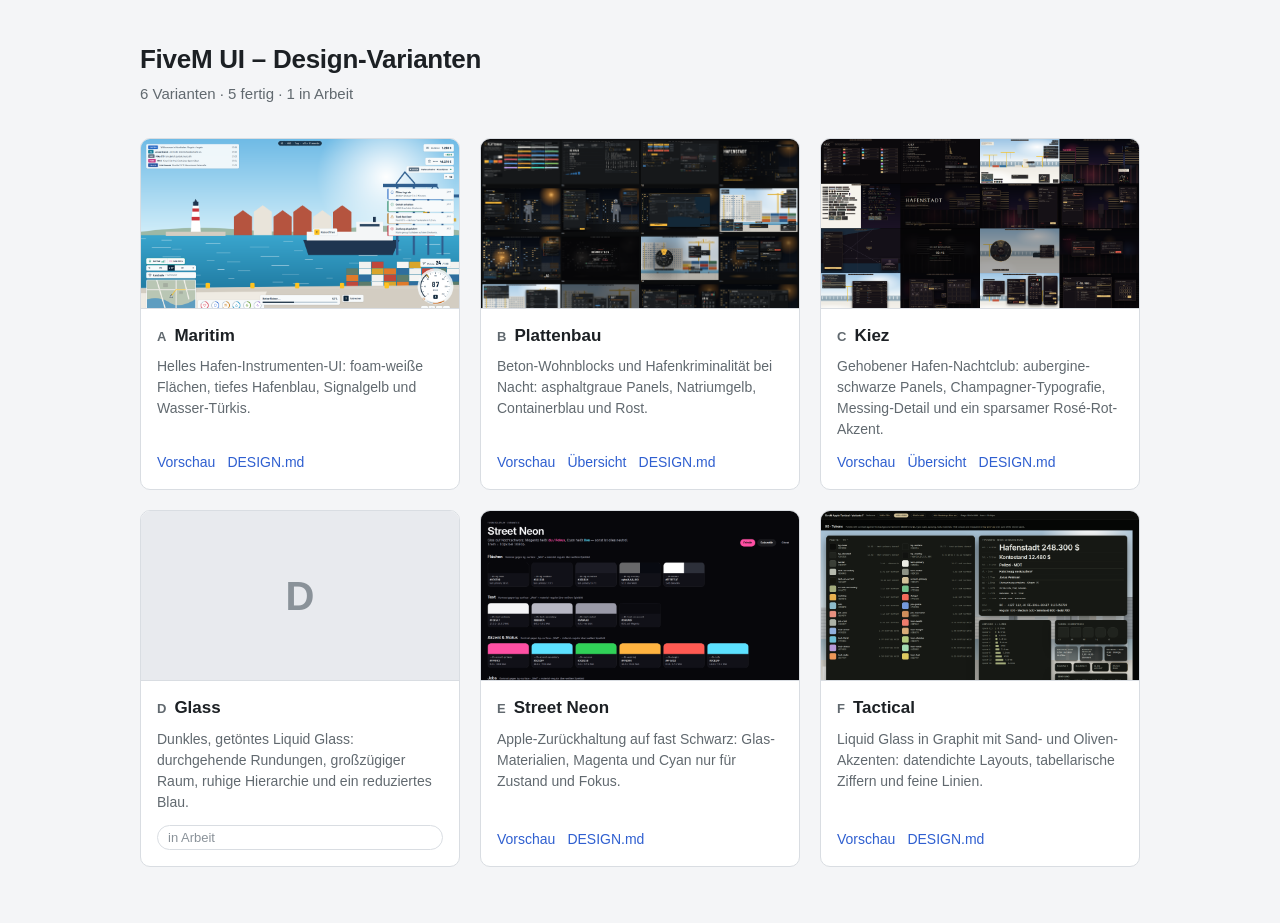
==== index.html @ dd0aaa5f "Add FiveM UI design previews" ====
<!doctype html>
<html lang="de">
<head>
<meta charset="utf-8" />
<meta name="viewport" content="width=device-width, initial-scale=1" />
<meta name="description" content="Vorschau der FiveM-UI-Design-Varianten des Projekts Preview5555." />
<title>FiveM UI – Design-Varianten</title>
<style>
  :root {
    --bg: #f4f5f7;
    --card: #ffffff;
    --ink: #1c2024;
    --muted: #61696f;
    --line: #d9dde2;
    --accent: #2f5fd0;
    --badge: #8a9299;
  }
  * { box-sizing: border-box; }
  body {
    margin: 0;
    background: var(--bg);
    color: var(--ink);
    font: 15px/1.5 -apple-system, "Segoe UI", Roboto, "Helvetica Neue", Arial, sans-serif;
  }
  header {
    max-width: 1040px;
    margin: 0 auto;
    padding: 40px 20px 8px;
  }
  header h1 { margin: 0 0 4px; font-size: 26px; letter-spacing: -0.01em; }
  header p { margin: 0; color: var(--muted); }
  main {
    max-width: 1040px;
    margin: 0 auto;
    padding: 24px 20px 56px;
    display: grid;
    grid-template-columns: repeat(auto-fill, minmax(300px, 1fr));
    gap: 20px;
  }
  .card {
    background: var(--card);
    border: 1px solid var(--line);
    border-radius: 10px;
    overflow: hidden;
    display: flex;
    flex-direction: column;
  }
  .thumb {
    height: 170px;
    border-bottom: 1px solid var(--line);
    background: #e8eaee;
  }
  .thumb img {
    display: block;
    width: 100%;
    height: 100%;
    object-fit: cover;
    object-position: top;
  }
  .thumb.pending {
    display: grid;
    place-items: center;
    color: var(--badge);
    font-size: 40px;
    font-weight: 700;
  }
  .body { padding: 14px 16px 16px; display: flex; flex-direction: column; gap: 8px; flex: 1; }
  .title { display: flex; align-items: baseline; gap: 8px; }
  .letter { color: var(--muted); font-weight: 700; font-size: 13px; }
  .name { font-size: 17px; font-weight: 700; }
  .desc { margin: 0; color: var(--muted); font-size: 14px; flex: 1; }
  .links { display: flex; flex-wrap: wrap; gap: 12px; padding-top: 4px; }
  .links a { color: var(--accent); text-decoration: none; font-size: 14px; }
  .links a:hover { text-decoration: underline; }
  .state {
    display: inline-block;
    margin-top: 4px;
    padding: 2px 10px;
    border: 1px solid var(--line);
    border-radius: 999px;
    color: var(--badge);
    font-size: 13px;
  }
</style>
</head>
<body>
<header>
  <h1>FiveM UI – Design-Varianten</h1>
  <p id="summary"></p>
</header>
<main id="gallery"></main>
<script>
// Eine Karte pro Eintrag — neue Variante = ein neuer Eintrag in diesem Array.
// overview:true verlinkt die #overview-Ankerseite der Vorschau; ein String verlinkt direkt (z.B. Kontaktbogen-Bild).
const VARIANTS = [
  {
    letter: "A", name: "Maritim", dir: "maritim/", ready: true,
    desc: "Helles Hafen-Instrumenten-UI: foam-weiße Flächen, tiefes Hafenblau, Signalgelb und Wasser-Türkis.",
    image: "assets/maritim-preview-full.png",
  },
  {
    letter: "B", name: "Plattenbau", dir: "plattenbau/", ready: true,
    desc: "Beton-Wohnblocks und Hafenkriminalität bei Nacht: asphaltgraue Panels, Natriumgelb, Containerblau und Rost.",
    image: "assets/plattenbau-contact-sheet.png",
    overview: "assets/plattenbau-contact-sheet.png",
  },
  {
    letter: "C", name: "Kiez", dir: "kiez/", ready: true,
    desc: "Gehobener Hafen-Nachtclub: aubergine-schwarze Panels, Champagner-Typografie, Messing-Detail und ein sparsamer Rosé-Rot-Akzent.",
    image: "assets/kiez-preview-overview.png",
    overview: true,
  },
  {
    letter: "D", name: "Glass", dir: "apple-glass/", ready: false,
    desc: "Dunkles, getöntes Liquid Glass: durchgehende Rundungen, großzügiger Raum, ruhige Hierarchie und ein reduziertes Blau.",
  },
  {
    letter: "E", name: "Street Neon", dir: "apple-neon/", ready: true,
    desc: "Apple-Zurückhaltung auf fast Schwarz: Glas-Materialien, Magenta und Cyan nur für Zustand und Fokus.",
    image: "assets/apple-neon-preview.png",
  },
  {
    letter: "F", name: "Tactical", dir: "apple-tactical/", ready: true,
    desc: "Liquid Glass in Graphit mit Sand- und Oliven-Akzenten: datendichte Layouts, tabellarische Ziffern und feine Linien.",
    image: "assets/apple-tactical-preview.png",
    query: "?res=1080",
    overview: false,
  },
];

function card(v) {
  const previewUrl = v.dir + "index.html" + (v.query ?? "");
  const head =
    v.ready && v.image
      ? `<div class="thumb"><img src="${v.image}" alt="Übersicht ${v.name}" loading="lazy" /></div>`
      : `<div class="thumb pending" aria-hidden="true">${v.letter}</div>`;
  const links = !v.ready
    ? `<span class="state">in Arbeit</span>`
    : `<nav class="links">
         <a href="${previewUrl}">Vorschau</a>
         ${v.overview ? `<a href="${typeof v.overview === "string" ? v.overview : previewUrl + "#overview"}">Übersicht</a>` : ""}
         <a href="${v.dir}DESIGN.md">DESIGN.md</a>
       </nav>`;
  return `<article class="card">
    ${head}
    <div class="body">
      <div class="title"><span class="letter">${v.letter}</span><span class="name">${v.name}</span></div>
      <p class="desc">${v.desc}</p>
      ${links}
    </div>
  </article>`;
}

document.getElementById("gallery").innerHTML = VARIANTS.map(card).join("");
document.getElementById("summary").textContent =
  `${VARIANTS.length} Varianten · ${VARIANTS.filter(v => v.ready).length} fertig · ` +
  `${VARIANTS.filter(v => !v.ready).length} in Arbeit`;
</script>
</body>
</html>
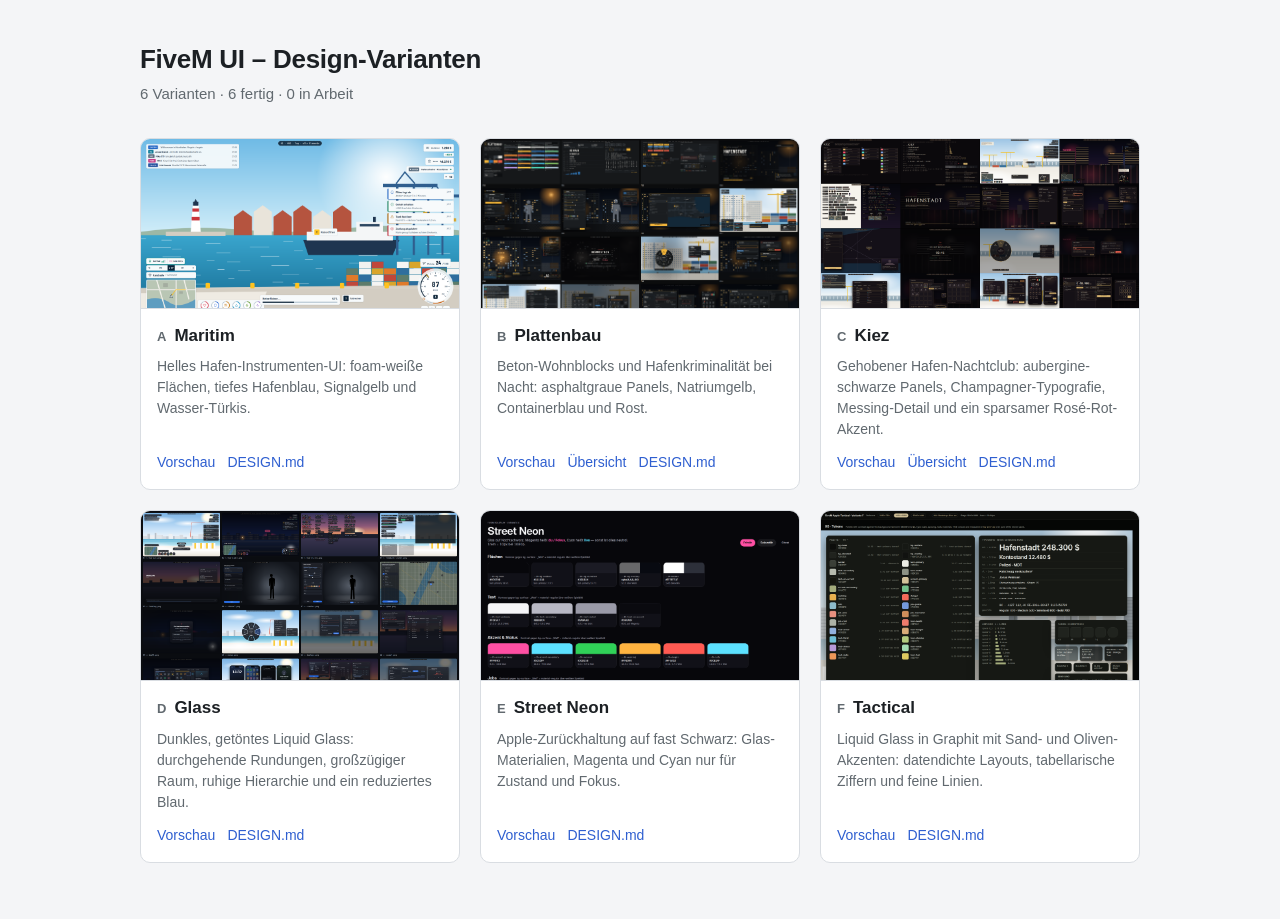
==== commit 774987a2: "Add Glass variant and complete previews" ====
--- a/index.html
+++ b/index.html
@@ -111,8 +111,9 @@
     overview: true,
   },
   {
-    letter: "D", name: "Glass", dir: "apple-glass/", ready: false,
+    letter: "D", name: "Glass", dir: "apple-glass/", ready: true,
     desc: "Dunkles, getöntes Liquid Glass: durchgehende Rundungen, großzügiger Raum, ruhige Hierarchie und ein reduziertes Blau.",
+    image: "assets/apple-glass-preview.png",
   },
   {
     letter: "E", name: "Street Neon", dir: "apple-neon/", ready: true,
